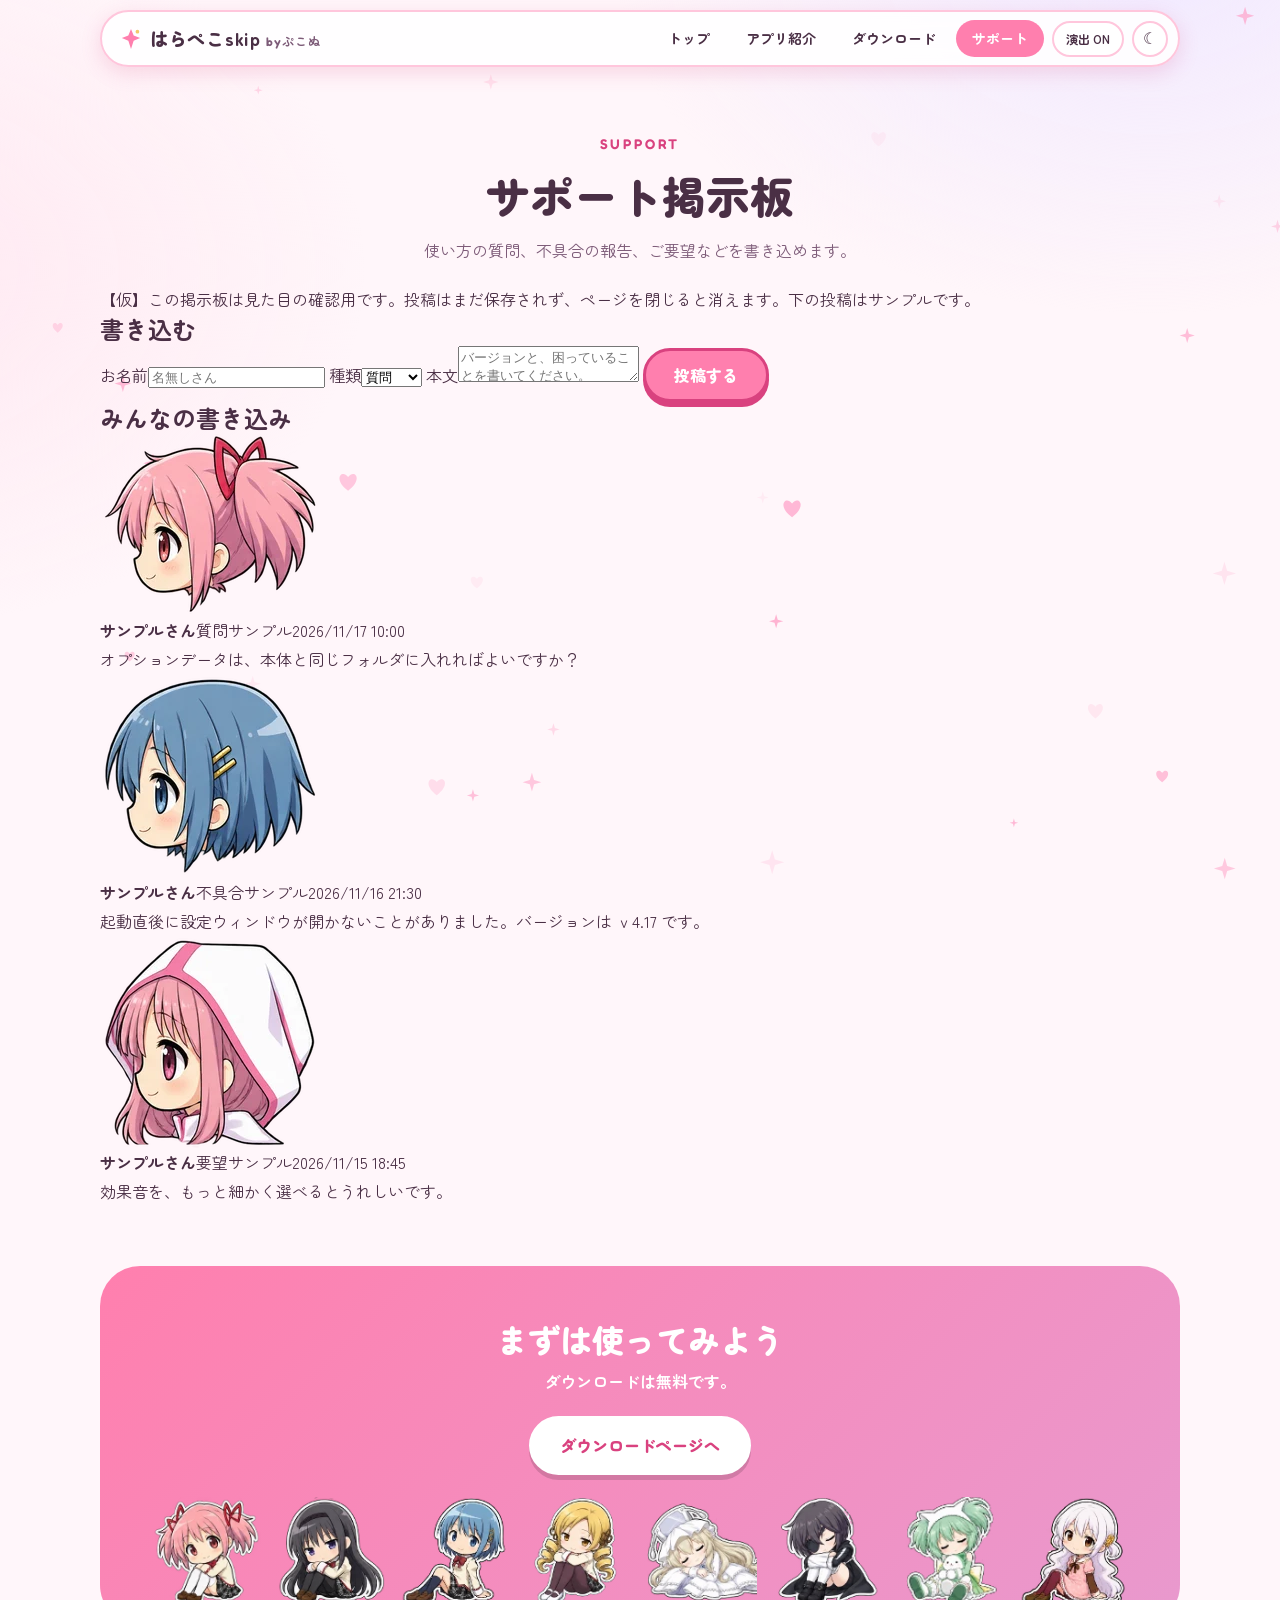
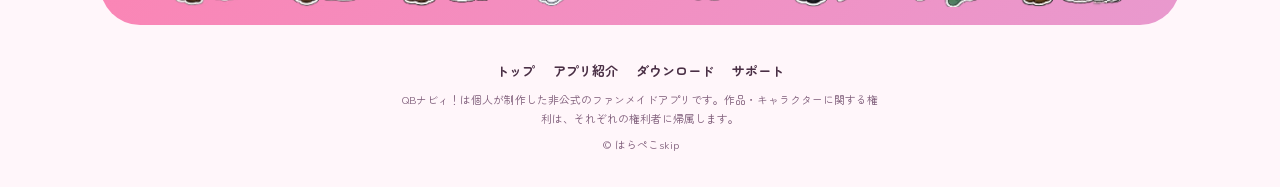
==== support.html @ 23e4e577 "Add files via upload" ====
<!doctype html>
<html lang="ja">
<head>
<meta charset="utf-8">
<meta name="viewport" content="width=device-width,initial-scale=1">
<title>サポート | QBナビィ！ | はらぺこskip</title>
<meta name="description" content="QBナビィ！のサポート掲示板。">
<link rel="preconnect" href="https://fonts.googleapis.com"><link rel="preconnect" href="https://fonts.gstatic.com" crossorigin><link href="https://fonts.googleapis.com/css2?family=Fredoka:wght@500;600&family=Zen+Maru+Gothic:wght@500;700;900&display=swap" rel="stylesheet">
<link rel="stylesheet" href="assets/css/style.css">
</head>
<body>
<canvas id="sparkles" aria-hidden="true"></canvas>
<header class="site-header">
  <a class="brand" href="index.html"><svg viewBox="0 0 24 24" aria-hidden="true"><path fill="#ff7fae" d="M12 1l2.9 7.1L22 11l-7.1 2.9L12 23l-2.9-9.1L2 11l7.1-2.9z"/><circle cx="19" cy="4" r="2" fill="#f3c969"/></svg><span>はらぺこskip <small>byぷこぬ</small></span></a>
  <nav class="site-nav" aria-label="メインメニュー">
    <a href="index.html">トップ</a><a href="features.html">アプリ紹介</a><a href="download.html">ダウンロード</a><a href="support.html" aria-current="page">サポート</a>
    <button class="motion-btn" type="button" aria-pressed="true">演出 ON</button><button class="theme-btn" type="button" aria-label="ダークモードにする">☾</button>
  </nav>
</header>
<div class="wrap">
<main>
<div class="page-head">
  <span class="en">SUPPORT</span>
  <h1>サポート掲示板</h1>
  <p>使い方の質問、不具合の報告、ご要望などを書き込めます。</p>
</div>
<p class="notice">【仮】この掲示板は見た目の確認用です。投稿はまだ保存されず、ページを閉じると消えます。下の投稿はサンプルです。</p>
<div class="bbs">
  <form class="bbs-form" id="bbs-form" autocomplete="off">
    <h2>書き込む</h2>
    <label for="bbs-name">お名前<input id="bbs-name" name="name" type="text" maxlength="30" placeholder="名無しさん"></label>
    <label for="bbs-cat">種類<select id="bbs-cat" name="cat"><option>質問</option><option>不具合</option><option>要望</option><option>その他</option></select></label>
    <label for="bbs-body">本文<textarea id="bbs-body" name="body" maxlength="1000" placeholder="バージョンと、困っていることを書いてください。"></textarea></label>
    <button class="btn btn-primary" type="submit">投稿する</button>
    <p class="bbs-msg" id="bbs-msg" role="status"></p>
  </form>
  <section class="bbs-list" id="bbs-posts" aria-label="投稿一覧">
    <h2>みんなの書き込み</h2>
    <article class="post"><img class="av" src="assets/img/faces/face_01.webp" alt=""><div><div class="post-top"><b>サンプルさん</b><span class="tag">質問</span><span class="tag sample">サンプル</span><span>2026/11/17 10:00</span></div><p>オプションデータは、本体と同じフォルダに入れればよいですか？</p></div></article>
    <article class="post"><img class="av" src="assets/img/faces/face_03.webp" alt=""><div><div class="post-top"><b>サンプルさん</b><span class="tag">不具合</span><span class="tag sample">サンプル</span><span>2026/11/16 21:30</span></div><p>起動直後に設定ウィンドウが開かないことがありました。バージョンは ｖ4.17 です。</p></div></article>
    <article class="post"><img class="av" src="assets/img/faces/face_12.webp" alt=""><div><div class="post-top"><b>サンプルさん</b><span class="tag">要望</span><span class="tag sample">サンプル</span><span>2026/11/15 18:45</span></div><p>効果音を、もっと細かく選べるとうれしいです。</p></div></article>
  </section>
</div>
<section class="cta"><h2>まずは使ってみよう</h2><p>ダウンロードは無料です。</p><a class="btn" href="download.html">ダウンロードページへ</a><div class="cta-row"><img src="assets/img/chibi/madoka.webp" alt=""><img src="assets/img/chibi/homura.webp" alt=""><img src="assets/img/chibi/aosaya.webp" alt=""><img src="assets/img/chibi/mami.webp" alt=""><img src="assets/img/chibi/oriko.webp" alt=""><img src="assets/img/chibi/kirika.webp" alt=""><img src="assets/img/chibi/yuma.webp" alt=""><img src="assets/img/chibi/nagisa.webp" alt=""></div></section>
</main>
</div>
<footer class="site-footer">
  <div class="f-nav"><a href="index.html">トップ</a><a href="features.html">アプリ紹介</a><a href="download.html">ダウンロード</a><a href="support.html">サポート</a></div>
  <small>QBナビィ！は個人が制作した非公式のファンメイドアプリです。作品・キャラクターに関する権利は、それぞれの権利者に帰属します。</small>
  <small>© はらぺこskip</small>
</footer>
<script src="assets/js/main.js"></script>
</body>
</html>
---- assets/css/style.css ----
/* ==========================================================
   はらぺこskip / QBナビィ！ 紹介サイト  共通スタイル
   色・フォントは :root のところでまとめて変更できます。
   レイアウト: 浮かぶ丸いナビ + 雲のような波形の区切り + ポップなカード
   ========================================================== */
:root {
  --bg: #fff6fa;
  --bg-2: #ffe8f1;
  --bg-3: #f1e9ff;
  --ink: #4a2f45;
  --ink-soft: #7d5b78;
  --pink: #ff7fae;
  --pink-deep: #d9427f;
  --lilac: #cdb9f5;
  --gold: #f3c969;
  --card: #ffffff;
  --line: #ffc6dc;
  --shadow: rgba(217, 66, 127, .18);
  --on-pink: #ffffff;
  --sparkle: #ff9cc4;
  --fx-a: #e8a21f;
  --fx-b: #46aee6;

  --font-main: "Zen Maru Gothic", "Hiragino Maru Gothic ProN", "Yu Gothic", "Meiryo", sans-serif;
  --font-deco: "Fredoka", "Zen Maru Gothic", sans-serif;
}
@media (prefers-color-scheme: dark) {
  :root:not([data-theme="light"]) {
    --bg: #241633; --bg-2: #301f44; --bg-3: #2a2050;
    --ink: #ffeaf4; --ink-soft: #d8b9d2;
    --pink: #ff8fba; --pink-deep: #ffa3c9; --lilac: #8d73d6; --gold: #f3c969;
    --card: #35224c; --line: #5d3b78; --shadow: rgba(0, 0, 0, .35);
    --on-pink: #3a1530; --sparkle: #ffc2dc; --fx-a: #ffd36b; --fx-b: #7fd0ff;
    color-scheme: dark;
  }
}
:root[data-theme="dark"] {
  --bg: #241633; --bg-2: #301f44; --bg-3: #2a2050;
  --ink: #ffeaf4; --ink-soft: #d8b9d2;
  --pink: #ff8fba; --pink-deep: #ffa3c9; --lilac: #8d73d6; --gold: #f3c969;
  --card: #35224c; --line: #5d3b78; --shadow: rgba(0, 0, 0, .35);
  --on-pink: #3a1530; --sparkle: #ffc2dc; --fx-a: #ffd36b; --fx-b: #7fd0ff;
  color-scheme: dark;
}

* { box-sizing: border-box; }
html { scroll-behavior: smooth; overflow-x: hidden; }
body {
  margin: 0;
  background: var(--bg);
  color: var(--ink);
  font-family: var(--font-main);
  font-size: 16px;
  line-height: 1.8;
  padding-left: max(16px, env(safe-area-inset-left, 0px));
  padding-right: max(16px, env(safe-area-inset-right, 0px));
  padding-block: 0;
  overflow-x: hidden;
}
body::before {
  content: ""; position: fixed; inset: 0; z-index: 0; pointer-events: none;
  background:
    radial-gradient(60vmax 40vmax at 90% -5%, var(--bg-3), transparent 70%),
    radial-gradient(55vmax 40vmax at -10% 30%, var(--bg-2), transparent 70%);
}
img { max-width: 100%; height: auto; display: block; }
a { color: var(--pink-deep); }
:focus-visible { outline: 3px solid var(--gold); outline-offset: 3px; border-radius: 8px; }
h1, h2, h3 { line-height: 1.35; text-wrap: balance; margin: 0; }
p { margin: 0; }

#sparkles { position: fixed; inset: 0; width: 100%; height: 100%; z-index: 0; pointer-events: none; }
.wrap { position: relative; z-index: 1; max-width: 1080px; margin-inline: auto; }

/* ---------- ヘッダー ---------- */
.site-header {
  position: sticky; top: calc(env(safe-area-inset-top, 0px) + 10px); z-index: 20;
  max-width: 1080px; margin: 10px auto 0;
  display: flex; align-items: center; gap: 12px; flex-wrap: wrap; justify-content: space-between;
  padding: 8px 10px 8px 18px;
  background: color-mix(in srgb, var(--card) 88%, transparent);
  backdrop-filter: blur(10px);
  border: 2px solid var(--line); border-radius: 999px;
  box-shadow: 0 6px 20px var(--shadow);
}
.brand { display: inline-flex; align-items: center; gap: 8px; text-decoration: none; color: var(--ink); font-weight: 900; font-size: 18px; letter-spacing: .04em; }
.brand svg { width: 22px; height: 22px; flex: none; }
.brand small { font-family: var(--font-deco); font-weight: 600; font-size: 12px; color: var(--ink-soft); letter-spacing: .08em; }
.site-nav { display: flex; align-items: center; gap: 4px; flex-wrap: wrap; }
.site-nav a {
  text-decoration: none; color: var(--ink); font-weight: 700; font-size: 14px;
  padding: 6px 16px; border-radius: 999px; transition: background .2s, color .2s;
}
.site-nav a:hover { background: var(--bg-2); }
.site-nav a[aria-current="page"] { background: var(--pink); color: var(--on-pink); }
.theme-btn {
  width: 36px; height: 36px; border-radius: 50%; border: 2px solid var(--line);
  background: var(--card); color: var(--ink); cursor: pointer; font-size: 16px; line-height: 1;
  display: grid; place-items: center; margin-left: 4px;
}
.theme-btn:hover { background: var(--bg-2); }

/* ---------- ボタン ---------- */
.btn {
  display: inline-flex; align-items: center; justify-content: center; gap: 8px;
  padding: 12px 28px; border-radius: 999px; font-weight: 900; font-size: 16px; text-decoration: none;
  border: 3px solid var(--pink-deep); cursor: pointer; font-family: inherit;
  transition: transform .15s, box-shadow .15s;
}
.btn:hover { transform: translateY(-2px); }
.btn:active { transform: translateY(1px); }
.btn-primary { background: var(--pink); color: var(--on-pink); box-shadow: 0 5px 0 var(--pink-deep); }
.btn-primary:hover { box-shadow: 0 7px 0 var(--pink-deep); }
.btn-ghost { background: var(--card); color: var(--pink-deep); box-shadow: 0 5px 0 var(--line); }
.btn-ghost:hover { box-shadow: 0 7px 0 var(--line); }
.btn-row { display: flex; gap: 14px; flex-wrap: wrap; }

/* ---------- 見出し ---------- */
.sec-title { text-align: center; margin-bottom: 36px; }
.sec-title .en { display: block; font-family: var(--font-deco); font-weight: 600; font-size: 14px; letter-spacing: .18em; color: var(--pink-deep); }
.sec-title h2 { font-size: clamp(24px, 4.5vw, 34px); font-weight: 900; }
.sec-title h2::after {
  content: ""; display: block; width: 72px; height: 10px; margin: 10px auto 0;
  background: radial-gradient(circle, var(--pink) 4px, transparent 5px) 0 50% / 24px 10px repeat-x;
}

/* ---------- トップ: ヒーロー ---------- */
.hero { display: grid; grid-template-columns: 1.05fr 1fr; gap: 24px; align-items: center; padding-block: 40px 28px; }
.hero-copy { min-width: 0; display: grid; gap: 20px; justify-items: start; }
.hero-logo { width: min(100%, 460px); animation: logo-in 1s cubic-bezier(.3, 1.4, .5, 1) both, bob 5s ease-in-out 1s infinite; filter: drop-shadow(0 10px 18px var(--shadow)); }
.hero-lead { font-size: clamp(17px, 2.4vw, 21px); font-weight: 700; }
.hero-lead span { display: inline-block; background: linear-gradient(transparent 62%, color-mix(in srgb, var(--gold) 55%, transparent) 62%); }
.hero-sub { color: var(--ink-soft); font-size: 15px; max-width: 34em; }
.badges { display: flex; gap: 8px; flex-wrap: wrap; }
.badge { font-size: 13px; font-weight: 700; padding: 3px 14px; border-radius: 999px; background: var(--card); border: 2px solid var(--line); color: var(--ink-soft); }
.badge b { color: var(--pink-deep); font-family: var(--font-deco); }

.stage { position: relative; min-width: 0; height: clamp(320px, 46vw, 450px); }
.stage::before {
  content: ""; position: absolute; inset: 0;
  background: radial-gradient(circle at 50% 56%, color-mix(in srgb, var(--card) 90%, transparent) 0 38%, transparent 68%);
}
#stage-fx { position: absolute; left: -10%; top: -10%; width: 120%; height: 120%; pointer-events: none; z-index: 0; }
.stage .ch {
  position: absolute; bottom: 0; z-index: 2; background: none; border: 0; padding: 0; cursor: pointer;
  transform-origin: 50% 100%;
  animation: pop .95s cubic-bezier(.3, 1.35, .5, 1) both, hop 3.6s ease-in-out infinite;
  filter: drop-shadow(0 6px 10px var(--shadow));
}
.stage .ch img { height: 100%; width: auto; max-width: none; }
.stage .ch:hover { filter: drop-shadow(0 6px 10px var(--shadow)) brightness(1.06); }
.ch-main { left: 50%; translate: -50% 0; height: 92%; z-index: 3; animation-delay: .15s, 1.4s; }
.ch-l    { left: -1%;  height: 66%; animation-delay: .5s, 1.75s; }
.ch-r    { right: -1%; height: 66%; animation-delay: .8s, 2.05s; }
.bubble {
  position: absolute; z-index: 5; left: 50%; top: 2%; transform: translate(-50%, 6px) scale(.9);
  background: var(--card); color: var(--ink); border: 3px solid var(--pink); border-radius: 22px;
  padding: 8px 18px; font-weight: 900; font-size: 15px; white-space: nowrap; opacity: 0;
  box-shadow: 0 6px 16px var(--shadow); transition: opacity .2s, transform .2s; pointer-events: none;
}
.bubble::after {
  content: ""; position: absolute; left: 50%; bottom: -12px; width: 16px; height: 16px; margin-left: -8px;
  background: var(--card); border-right: 3px solid var(--pink); border-bottom: 3px solid var(--pink); transform: rotate(45deg);
}
.bubble.show { opacity: 1; transform: translate(-50%, 0) scale(1); }

/* 波形の区切り */
.wave { display: block; width: 100vw; margin-inline: calc(50% - 50vw); height: 56px; position: relative; z-index: 1; }
.sr-only { position: absolute; width: 1px; height: 1px; overflow: hidden; clip: rect(0 0 0 0); white-space: nowrap; }
h1.logo-h { margin: 0; }
.wave path { fill: var(--card); }
.band { background: var(--card); position: relative; z-index: 1; margin-inline: calc(50% - 50vw); padding-inline: max(16px, calc(50vw - 540px)); }
.band.tint { background: var(--bg-2); }

/* ---------- トップ: できること ---------- */
.pickup { display: grid; grid-template-columns: repeat(auto-fit, minmax(230px, 1fr)); gap: 22px; padding-block: 8px 56px; }
.pick {
  background: var(--bg); border: 3px solid var(--line); border-radius: 28px; padding: 22px 20px 24px;
  display: grid; gap: 8px; justify-items: center; text-align: center; min-width: 0;
  transition: transform .2s, border-color .2s;
}
.pick:hover { transform: translateY(-4px) rotate(-.6deg); border-color: var(--pink); }
.pick img { height: 96px; width: auto; }
.pick h3 { font-size: 18px; font-weight: 900; }
.pick p { font-size: 14px; color: var(--ink-soft); }
.pick-note { text-align: center; padding-bottom: 44px; }

/* 顔アイコンの列 */
.faces { display: flex; flex-wrap: wrap; justify-content: center; gap: 14px 30px; padding-block: 40px 8px; }
.faces img { height: 84px; width: auto; transition: transform .2s; }
.faces img:hover { transform: scale(1.18) rotate(-4deg); }

/* CTA */
.cta {
  position: relative; text-align: center; padding: 52px 20px 18px; margin: 60px 0 0;
  background: linear-gradient(135deg, var(--pink), color-mix(in srgb, var(--pink) 55%, var(--lilac)));
  border-radius: 40px; padding-bottom: 18px; color: var(--on-pink); overflow: hidden; z-index: 1;
}
.cta h2 { font-size: clamp(22px, 4vw, 32px); font-weight: 900; }
.cta p { margin-top: 6px; font-weight: 700; }
.cta .btn { margin-top: 20px; background: var(--card); color: var(--pink-deep); border-color: var(--card); box-shadow: 0 5px 0 rgba(0,0,0,.14); }
.cta-row { display: flex; justify-content: center; align-items: flex-end; gap: clamp(2px, 1.5vw, 14px); margin-top: 22px; flex-wrap: nowrap; }
.cta-row img { height: clamp(58px, 11vw, 110px); width: auto; animation: hop 3s ease-in-out infinite; transform-origin: 50% 100%; }
.cta-row img:nth-child(2n) { animation-delay: -.8s; }
.cta-row img:nth-child(3n) { animation-delay: -1.6s; }

/* ---------- 下層ページ ---------- */
.page-head { text-align: center; padding-block: 64px 20px; display: grid; gap: 10px; justify-items: center; }
.page-head .en { font-family: var(--font-deco); font-weight: 600; letter-spacing: .2em; color: var(--pink-deep); font-size: 14px; }
.page-head h1 { font-size: clamp(28px, 6vw, 44px); font-weight: 900; }
.page-head p { color: var(--ink-soft); max-width: 36em; }
.chips { display: flex; flex-wrap: wrap; gap: 8px; justify-content: center; padding-bottom: 36px; }
.chips a { text-decoration: none; font-weight: 700; font-size: 14px; padding: 4px 16px; border-radius: 999px; background: var(--card); border: 2px solid var(--line); color: var(--ink); }
.chips a:hover { background: var(--pink); color: var(--on-pink); border-color: var(--pink); }

.feature { display: grid; grid-template-columns: 1fr 1fr; gap: 36px; align-items: center; padding-block: 36px; scroll-margin-top: 90px; }
.feature:nth-of-type(even) .shot { order: 2; }
.feature > * { min-width: 0; }
.shot {
  position: relative; background: var(--card); border: 3px solid var(--line); border-radius: 22px; overflow: visible;
  box-shadow: 0 10px 24px var(--shadow);
}
.shot-bar { display: flex; gap: 6px; padding: 10px 14px; background: var(--bg-2); border-radius: 19px 19px 0 0; border-bottom: 3px solid var(--line); }
.shot-bar i { width: 11px; height: 11px; border-radius: 50%; background: var(--pink); display: block; }
.shot-bar i:nth-child(2) { background: var(--gold); }
.shot-bar i:nth-child(3) { background: var(--lilac); }
.shot-body { aspect-ratio: 16 / 10; display: grid; place-items: center; text-align: center; color: var(--ink-soft); font-size: 14px; font-weight: 700;
  background: repeating-linear-gradient(45deg, transparent 0 14px, color-mix(in srgb, var(--pink) 10%, transparent) 14px 28px); border-radius: 0 0 19px 19px; padding: 10px; }
.shot-body img { width: 100%; height: 100%; object-fit: cover; border-radius: 0 0 19px 19px; }
.shot .peek { position: absolute; height: 120px; width: auto; right: -14px; top: -78px; transform: rotate(6deg); pointer-events: none; filter: drop-shadow(0 4px 6px var(--shadow)); }
.feature:nth-of-type(even) .shot .peek { right: auto; left: -14px; transform: rotate(-6deg); }
.f-tag { font-family: var(--font-deco); font-weight: 600; letter-spacing: .12em; font-size: 13px; color: var(--pink-deep); }
.feature h2 { font-size: clamp(22px, 3.6vw, 28px); font-weight: 900; margin: 2px 0 10px; }
.feature p { color: var(--ink-soft); }
.points { list-style: none; padding: 0; margin: 14px 0 0; display: grid; gap: 8px; }
.points li { position: relative; padding-left: 28px; font-size: 15px; font-weight: 700; }
.points li::before { content: ""; position: absolute; left: 2px; top: .55em; width: 14px; height: 14px; background: var(--pink); clip-path: polygon(50% 0, 62% 38%, 100% 50%, 62% 62%, 50% 100%, 38% 62%, 0 50%, 38% 38%); }

.spec { padding-block: 44px 20px; }
.spec-card { background: var(--card); border: 3px solid var(--line); border-radius: 28px; padding: 8px 24px; max-width: 720px; margin: 0 auto; }
.spec-row { display: grid; grid-template-columns: 9em 1fr; gap: 14px; padding: 14px 0; border-bottom: 2px dashed var(--line); }
.spec-row:last-child { border-bottom: 0; }
.spec-row dt { font-weight: 900; color: var(--pink-deep); }
.spec-row dd { margin: 0; min-width: 0; }

/* ---------- ダウンロード ---------- */
.dl-grid { display: grid; grid-template-columns: repeat(auto-fit, minmax(290px, 1fr)); gap: 26px; padding-bottom: 48px; }
.dl-card {
  position: relative; background: var(--card); border: 3px solid var(--line); border-radius: 30px;
  padding: 30px 26px 28px; display: grid; gap: 12px; align-content: start; min-width: 0; box-shadow: 0 10px 24px var(--shadow);
}
.dl-card.main { border-color: var(--pink); }
.dl-card .ribbon { position: absolute; top: -14px; left: 24px; background: var(--pink); color: var(--on-pink); font-weight: 900; font-size: 13px; padding: 2px 16px; border-radius: 999px; }
.dl-card .chibi { position: absolute; right: 16px; top: -46px; height: 96px; width: auto; animation: hop 3.4s ease-in-out infinite; transform-origin: 50% 100%; }
.dl-card h2 { font-size: 22px; font-weight: 900; }
.dl-meta { display: flex; flex-wrap: wrap; gap: 6px 16px; font-size: 14px; color: var(--ink-soft); font-weight: 700; }
.dl-meta b { color: var(--ink); }
.ph { background: color-mix(in srgb, var(--gold) 45%, transparent); padding: 0 6px; border-radius: 6px; }
.dl-card .btn { justify-self: start; margin-top: 6px; }

.steps { list-style: none; padding: 0; margin: 0 auto; display: grid; gap: 16px; max-width: 720px; counter-reset: s; }
.steps li { counter-increment: s; display: grid; grid-template-columns: 48px 1fr; gap: 16px; align-items: start; background: var(--bg); border: 3px solid var(--line); border-radius: 24px; padding: 16px 20px; }
.steps li::before { content: counter(s); width: 44px; height: 44px; border-radius: 50%; background: var(--pink); color: var(--on-pink); display: grid; place-items: center; font-family: var(--font-deco); font-weight: 600; font-size: 22px; }
.steps b { display: block; font-size: 17px; font-weight: 900; }
.steps span { color: var(--ink-soft); font-size: 14px; }
.faq { max-width: 720px; margin: 0 auto; display: grid; gap: 12px; padding-bottom: 20px; }
.faq details { background: var(--card); border: 3px solid var(--line); border-radius: 22px; padding: 4px 20px; }
.faq summary { cursor: pointer; font-weight: 900; padding: 12px 0; list-style: none; display: flex; justify-content: space-between; gap: 12px; }
.faq summary::-webkit-details-marker { display: none; }
.faq summary::after { content: "＋"; color: var(--pink-deep); }
.faq details[open] summary::after { content: "－"; }
.faq details p { padding: 0 0 14px; color: var(--ink-soft); font-size: 15px; }

/* ---------- フッター ---------- */
.site-footer { position: relative; z-index: 1; text-align: center; padding: 34px 0 calc(34px + env(safe-area-inset-bottom, 0px)); color: var(--ink-soft); font-size: 13px; display: grid; gap: 8px; }
.site-footer .f-nav { display: flex; gap: 18px; justify-content: center; flex-wrap: wrap; }
.site-footer .f-nav a { color: var(--ink); font-weight: 700; text-decoration: none; }
.site-footer .f-nav a:hover { color: var(--pink-deep); }
.site-footer small { display: block; max-width: 44em; margin-inline: auto; line-height: 1.7; }

/* ---------- アニメーション ---------- */
@keyframes pop { 0% { opacity: 0; transform: translateY(70px) scale(.5); } 55% { opacity: 1; transform: translateY(-16px) scale(1.06); } 100% { opacity: 1; transform: none; } }
@keyframes logo-in { 0% { opacity: 0; transform: translateY(-40px) scale(.8) rotate(-4deg); } 100% { opacity: 1; transform: none; } }
@keyframes bob { 0%, 100% { transform: translateY(0); } 50% { transform: translateY(-8px); } }
@keyframes hop { 0%, 100% { transform: translateY(0) scaleY(1); } 45% { transform: translateY(-10px) scaleY(1.02); } 60% { transform: translateY(0) scaleY(.97); } }
@keyframes spin { to { transform: rotate(360deg); } }
@keyframes slide { to { transform: translateX(calc(-1 * var(--shift, 50%))); } }
.view[hidden] { display: none !important; }

@media (max-width: 820px) {
  .hero { grid-template-columns: 1fr; padding-top: 24px; }
  .hero-copy { justify-items: center; text-align: center; }
  .badges, .btn-row { justify-content: center; }
  .feature { grid-template-columns: 1fr; gap: 28px; }
  .feature:nth-of-type(even) .shot { order: 0; }
  .site-header { border-radius: 28px; justify-content: center; padding: 8px 12px; }
  .spec-row { grid-template-columns: 1fr; gap: 2px; }
}
:root[data-motion="off"] *, :root[data-motion="off"] *::before, :root[data-motion="off"] *::after { animation: none !important; transition: none !important; scroll-behavior: auto !important; }
@media (prefers-reduced-motion: reduce) {
  :root:not([data-motion="on"]) *, :root:not([data-motion="on"]) *::before, :root:not([data-motion="on"]) *::after { animation: none !important; transition: none !important; scroll-behavior: auto !important; }
}
.motion-btn { height: 36px; padding: 0 12px; border-radius: 999px; border: 2px solid var(--line); background: var(--card); color: var(--ink); font: 700 12px var(--font-main); cursor: pointer; margin-left: 4px; }
.motion-btn:hover { background: var(--bg-2); }

/* ---------- 画面イメージの拡大 ---------- */
.feature h2 small { display: inline-block; font-size: .56em; font-weight: 700; color: var(--ink-soft); margin-left: .3em; }
.shot-body.has-img { padding: 0; aspect-ratio: auto; display: block; }
.zoom { position: relative; display: block; width: 100%; padding: 0; border: 0; background: none; cursor: zoom-in; border-radius: 0 0 19px 19px; overflow: hidden; }
.zoom img { width: 100%; height: auto; object-fit: contain; border-radius: 0; transition: transform .25s; }
.zoom:hover img { transform: scale(1.03); }
.zoom-hint { position: absolute; right: 10px; bottom: 10px; background: var(--pink); color: var(--on-pink); font: 900 12px var(--font-main); padding: 3px 12px; border-radius: 999px; box-shadow: 0 3px 8px var(--shadow); }
.lb { position: fixed; inset: 0; z-index: 100; display: grid; place-items: center; padding: 20px max(16px, env(safe-area-inset-left, 0px)); background: rgba(36, 22, 51, .84); cursor: zoom-out; animation: lb-in .2s both; }
.lb[hidden] { display: none; }
.lb img { max-width: min(96vw, 1240px); max-height: 86vh; width: auto; height: auto; background: repeating-linear-gradient(45deg, transparent 0 14px, color-mix(in srgb, var(--pink) 10%, transparent) 14px 28px) var(--card); border-radius: 18px; border: 4px solid var(--pink); box-shadow: 0 12px 40px rgba(0, 0, 0, .45); }
.lb-close { position: absolute; top: calc(12px + env(safe-area-inset-top, 0px)); right: 16px; width: 44px; height: 44px; border-radius: 50%; border: 3px solid var(--pink); background: var(--card); color: var(--ink); font-size: 22px; cursor: pointer; line-height: 1; }
@keyframes lb-in { from { opacity: 0; } to { opacity: 1; } }
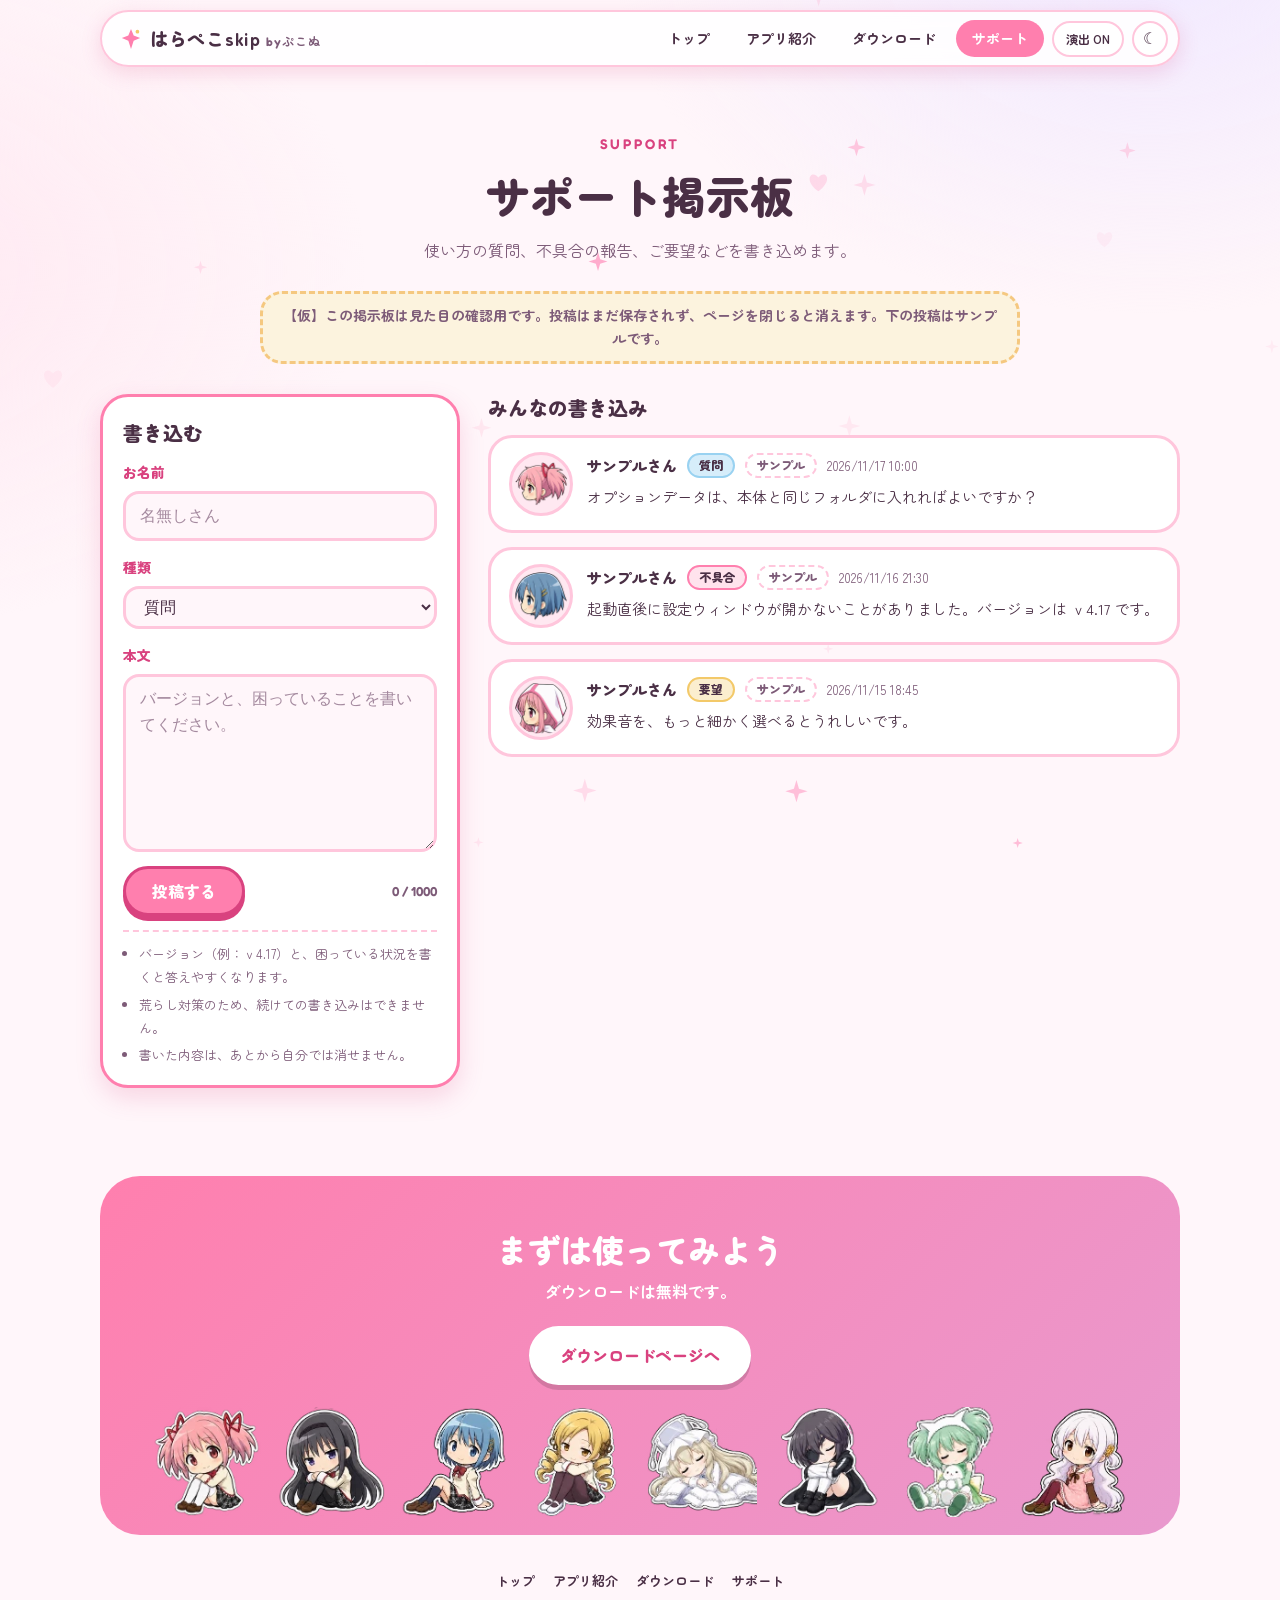
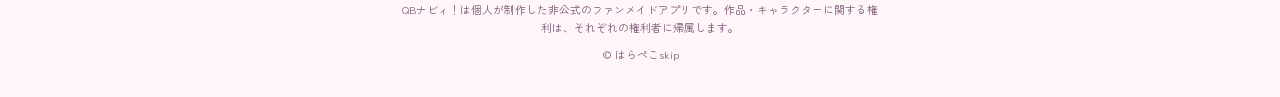
==== commit 66ef7b14: "Add files via upload" ====
--- a/support.html
+++ b/support.html
@@ -24,21 +24,32 @@
   <h1>サポート掲示板</h1>
   <p>使い方の質問、不具合の報告、ご要望などを書き込めます。</p>
 </div>
-<p class="notice">【仮】この掲示板は見た目の確認用です。投稿はまだ保存されず、ページを閉じると消えます。下の投稿はサンプルです。</p>
+<p class="notice" id="bbs-notice">書き込みは公開されます。個人情報（本名・住所・メールアドレスなど）やURLは書かないでください。管理人からの返信は「管理人」マークつきで表示されます。</p>
 <div class="bbs">
   <form class="bbs-form" id="bbs-form" autocomplete="off">
     <h2>書き込む</h2>
     <label for="bbs-name">お名前<input id="bbs-name" name="name" type="text" maxlength="30" placeholder="名無しさん"></label>
     <label for="bbs-cat">種類<select id="bbs-cat" name="cat"><option>質問</option><option>不具合</option><option>要望</option><option>その他</option></select></label>
-    <label for="bbs-body">本文<textarea id="bbs-body" name="body" maxlength="1000" placeholder="バージョンと、困っていることを書いてください。"></textarea></label>
-    <button class="btn btn-primary" type="submit">投稿する</button>
-    <p class="bbs-msg" id="bbs-msg" role="status"></p>
+    <label for="bbs-body">本文<textarea id="bbs-body" name="body" maxlength="1000" rows="6" placeholder="バージョンと、困っていることを書いてください。"></textarea></label>
+    <div class="hp" aria-hidden="true"><label>ここは空のままにしてください<input type="text" name="website" tabindex="-1" autocomplete="off"></label></div>
+    <div class="bbs-actions"><button class="btn btn-primary" type="submit">投稿する</button><span class="bbs-count" id="bbs-count">0 / 1000</span></div>
+    <p class="bbs-msg" id="bbs-msg" role="status" aria-live="polite"></p>
+    <ul class="bbs-rules">
+      <li>バージョン（例：ｖ4.17）と、困っている状況を書くと答えやすくなります。</li>
+      <li>荒らし対策のため、続けての書き込みはできません。</li>
+      <li>書いた内容は、あとから自分では消せません。</li>
+    </ul>
   </form>
   <section class="bbs-list" id="bbs-posts" aria-label="投稿一覧">
-    <h2>みんなの書き込み</h2>
-    <article class="post"><img class="av" src="assets/img/faces/face_01.webp" alt=""><div><div class="post-top"><b>サンプルさん</b><span class="tag">質問</span><span class="tag sample">サンプル</span><span>2026/11/17 10:00</span></div><p>オプションデータは、本体と同じフォルダに入れればよいですか？</p></div></article>
-    <article class="post"><img class="av" src="assets/img/faces/face_03.webp" alt=""><div><div class="post-top"><b>サンプルさん</b><span class="tag">不具合</span><span class="tag sample">サンプル</span><span>2026/11/16 21:30</span></div><p>起動直後に設定ウィンドウが開かないことがありました。バージョンは ｖ4.17 です。</p></div></article>
-    <article class="post"><img class="av" src="assets/img/faces/face_12.webp" alt=""><div><div class="post-top"><b>サンプルさん</b><span class="tag">要望</span><span class="tag sample">サンプル</span><span>2026/11/15 18:45</span></div><p>効果音を、もっと細かく選べるとうれしいです。</p></div></article>
+    <div class="bbs-list-head"><h2>みんなの書き込み</h2><button class="btn-mini" type="button" id="bbs-reload">最新にする</button></div>
+    <p class="bbs-status" id="bbs-status" role="status" hidden></p>
+    <div class="post-list" id="bbs-samples">
+      <article class="post"><img class="av" src="assets/img/faces/face_01.webp" alt=""><div><div class="post-top"><b>サンプルさん</b><span class="tag" data-cat="質問">質問</span><span class="tag sample">サンプル</span><span>2026/11/17 10:00</span></div><p>オプションデータは、本体と同じフォルダに入れればよいですか？</p></div></article>
+      <article class="post"><img class="av" src="assets/img/faces/face_03.webp" alt=""><div><div class="post-top"><b>サンプルさん</b><span class="tag" data-cat="不具合">不具合</span><span class="tag sample">サンプル</span><span>2026/11/16 21:30</span></div><p>起動直後に設定ウィンドウが開かないことがありました。バージョンは ｖ4.17 です。</p></div></article>
+      <article class="post"><img class="av" src="assets/img/faces/face_12.webp" alt=""><div><div class="post-top"><b>サンプルさん</b><span class="tag" data-cat="要望">要望</span><span class="tag sample">サンプル</span><span>2026/11/15 18:45</span></div><p>効果音を、もっと細かく選べるとうれしいです。</p></div></article>
+    </div>
+    <div class="post-list" id="bbs-feed"></div>
+    <div class="bbs-more"><button class="btn btn-ghost" type="button" id="bbs-more" hidden>もっと見る</button></div>
   </section>
 </div>
 <section class="cta"><h2>まずは使ってみよう</h2><p>ダウンロードは無料です。</p><a class="btn" href="download.html">ダウンロードページへ</a><div class="cta-row"><img src="assets/img/chibi/madoka.webp" alt=""><img src="assets/img/chibi/homura.webp" alt=""><img src="assets/img/chibi/aosaya.webp" alt=""><img src="assets/img/chibi/mami.webp" alt=""><img src="assets/img/chibi/oriko.webp" alt=""><img src="assets/img/chibi/kirika.webp" alt=""><img src="assets/img/chibi/yuma.webp" alt=""><img src="assets/img/chibi/nagisa.webp" alt=""></div></section>
@@ -49,6 +60,7 @@
   <small>QBナビィ！は個人が制作した非公式のファンメイドアプリです。作品・キャラクターに関する権利は、それぞれの権利者に帰属します。</small>
   <small>© はらぺこskip</small>
 </footer>
+<script src="assets/js/bbs-config.js"></script>
 <script src="assets/js/main.js"></script>
 </body>
 </html>
--- a/assets/css/style.css
+++ b/assets/css/style.css
@@ -315,3 +315,73 @@
 .lb img { max-width: min(96vw, 1240px); max-height: 86vh; width: auto; height: auto; background: repeating-linear-gradient(45deg, transparent 0 14px, color-mix(in srgb, var(--pink) 10%, transparent) 14px 28px) var(--card); border-radius: 18px; border: 4px solid var(--pink); box-shadow: 0 12px 40px rgba(0, 0, 0, .45); }
 .lb-close { position: absolute; top: calc(12px + env(safe-area-inset-top, 0px)); right: 16px; width: 44px; height: 44px; border-radius: 50%; border: 3px solid var(--pink); background: var(--card); color: var(--ink); font-size: 22px; cursor: pointer; line-height: 1; }
 @keyframes lb-in { from { opacity: 0; } to { opacity: 1; } }
+
+/* ---------- サポート掲示板 ---------- */
+.notice {
+  max-width: 760px; margin: 6px auto 30px; padding: 10px 20px; text-align: center;
+  font-size: 14px; font-weight: 700; color: var(--ink-soft); line-height: 1.7;
+  background: color-mix(in srgb, var(--gold) 22%, var(--card)); border: 3px dashed color-mix(in srgb, var(--gold) 80%, var(--line)); border-radius: 22px;
+}
+.notice.admin { background: color-mix(in srgb, var(--pink) 18%, var(--card)); border-color: var(--pink); color: var(--ink); }
+.bbs { display: grid; grid-template-columns: minmax(280px, 360px) minmax(0, 1fr); gap: 28px; align-items: start; padding-bottom: 28px; }
+.bbs h2 { font-size: 20px; font-weight: 900; }
+.bbs-form {
+  position: sticky; top: 96px; display: grid; gap: 14px;
+  background: var(--card); border: 3px solid var(--pink); border-radius: 28px; padding: 22px 20px 18px; box-shadow: 0 10px 24px var(--shadow);
+}
+.bbs-form.is-admin { border-color: var(--gold); }
+.bbs-form label { display: grid; gap: 6px; font-weight: 900; font-size: 14px; color: var(--pink-deep); }
+.bbs-form input[type="text"], .bbs-form select, .bbs-form textarea {
+  width: 100%; font: 500 16px/1.6 var(--font-main); color: var(--ink);
+  background: var(--bg); border: 3px solid var(--line); border-radius: 16px; padding: 9px 14px;
+}
+.bbs-form textarea { resize: vertical; min-height: 140px; }
+.bbs-form input::placeholder, .bbs-form textarea::placeholder { color: color-mix(in srgb, var(--ink-soft) 70%, transparent); }
+.bbs-form input[type="text"]:focus, .bbs-form select:focus, .bbs-form textarea:focus { outline: none; border-color: var(--pink); box-shadow: 0 0 0 4px color-mix(in srgb, var(--pink) 25%, transparent); }
+.hp { position: absolute; left: -9999px; width: 1px; height: 1px; overflow: hidden; }
+.bbs-actions { display: flex; align-items: center; justify-content: space-between; gap: 12px; flex-wrap: wrap; }
+.bbs-actions .btn { padding: 10px 26px; }
+.bbs-actions .btn:disabled { opacity: .6; cursor: wait; transform: none; }
+.bbs-count { font: 600 13px var(--font-deco); color: var(--ink-soft); }
+.bbs-msg:empty { display: none; }
+.bbs-msg { font-size: 14px; font-weight: 700; color: var(--ink-soft); }
+.bbs-msg.err { color: var(--pink-deep); }
+.bbs-rules { margin: 0; padding: 10px 0 0 1.2em; border-top: 2px dashed var(--line); font-size: 13px; color: var(--ink-soft); display: grid; gap: 4px; }
+
+.bbs-list { min-width: 0; }
+.bbs-list-head { display: flex; align-items: center; justify-content: space-between; gap: 12px; margin-bottom: 14px; }
+.bbs-status { padding: 18px; text-align: center; font-weight: 700; color: var(--ink-soft); background: var(--card); border: 3px dashed var(--line); border-radius: 22px; margin-bottom: 14px; }
+.bbs-status[hidden] { display: none; }
+.post-list { display: grid; gap: 14px; }
+.post-list:empty { display: none; }
+.post { display: grid; grid-template-columns: 64px minmax(0, 1fr); gap: 14px; align-items: start; background: var(--card); border: 3px solid var(--line); border-radius: 24px; padding: 14px 18px; }
+.post.by-admin { border-color: var(--pink); background: color-mix(in srgb, var(--pink) 9%, var(--card)); }
+.post.new { animation: post-in .55s cubic-bezier(.3, 1.4, .5, 1) both; }
+.post .av { width: 64px; height: 64px; object-fit: contain; border-radius: 50%; background: var(--bg-2); border: 3px solid var(--line); padding: 2px; }
+.post.by-admin .av { border-color: var(--pink); }
+.post-top { display: flex; flex-wrap: wrap; align-items: center; gap: 2px 10px; font-size: 13px; color: var(--ink-soft); }
+.post-top b { color: var(--ink); font-size: 15px; font-weight: 900; overflow-wrap: anywhere; }
+.post p { margin-top: 4px; font-size: 15px; line-height: 1.85; white-space: pre-wrap; overflow-wrap: anywhere; }
+.tag { font-size: 12px; font-weight: 900; line-height: 1.7; padding: 0 10px; border-radius: 999px; color: var(--ink); background: var(--bg-2); border: 2px solid var(--line); }
+.tag[data-cat="質問"] { background: color-mix(in srgb, var(--fx-b) 22%, var(--card)); border-color: color-mix(in srgb, var(--fx-b) 55%, var(--card)); }
+.tag[data-cat="不具合"] { background: color-mix(in srgb, var(--pink) 22%, var(--card)); border-color: var(--pink); }
+.tag[data-cat="要望"] { background: color-mix(in srgb, var(--gold) 32%, var(--card)); border-color: var(--gold); }
+.tag[data-cat="その他"] { background: color-mix(in srgb, var(--lilac) 28%, var(--card)); border-color: var(--lilac); }
+.tag.sample { border-style: dashed; background: transparent; color: var(--ink-soft); }
+.tag.admin { background: var(--pink); border-color: var(--pink-deep); color: var(--on-pink); }
+.post .no { font-family: var(--font-deco); font-weight: 600; letter-spacing: .04em; }
+.btn-mini { font: 700 13px var(--font-main); padding: 2px 14px; border-radius: 999px; border: 2px solid var(--line); background: var(--card); color: var(--ink); cursor: pointer; }
+.btn-mini:hover { background: var(--bg-2); border-color: var(--pink); }
+.btn-mini:disabled { opacity: .6; cursor: wait; }
+.btn-mini.del { margin-left: auto; color: var(--pink-deep); }
+.bbs-more { display: grid; justify-items: center; margin-top: 18px; }
+.bbs-more .btn[hidden] { display: none; }
+@keyframes post-in { 0% { opacity: 0; transform: translateY(-14px) scale(.96); } 100% { opacity: 1; transform: none; } }
+@media (max-width: 820px) {
+  .bbs { grid-template-columns: minmax(0, 1fr); }
+  .bbs-form { position: static; }
+}
+@media (max-width: 480px) {
+  .post { grid-template-columns: 48px minmax(0, 1fr); gap: 10px; padding: 12px 14px; }
+  .post .av { width: 48px; height: 48px; }
+}
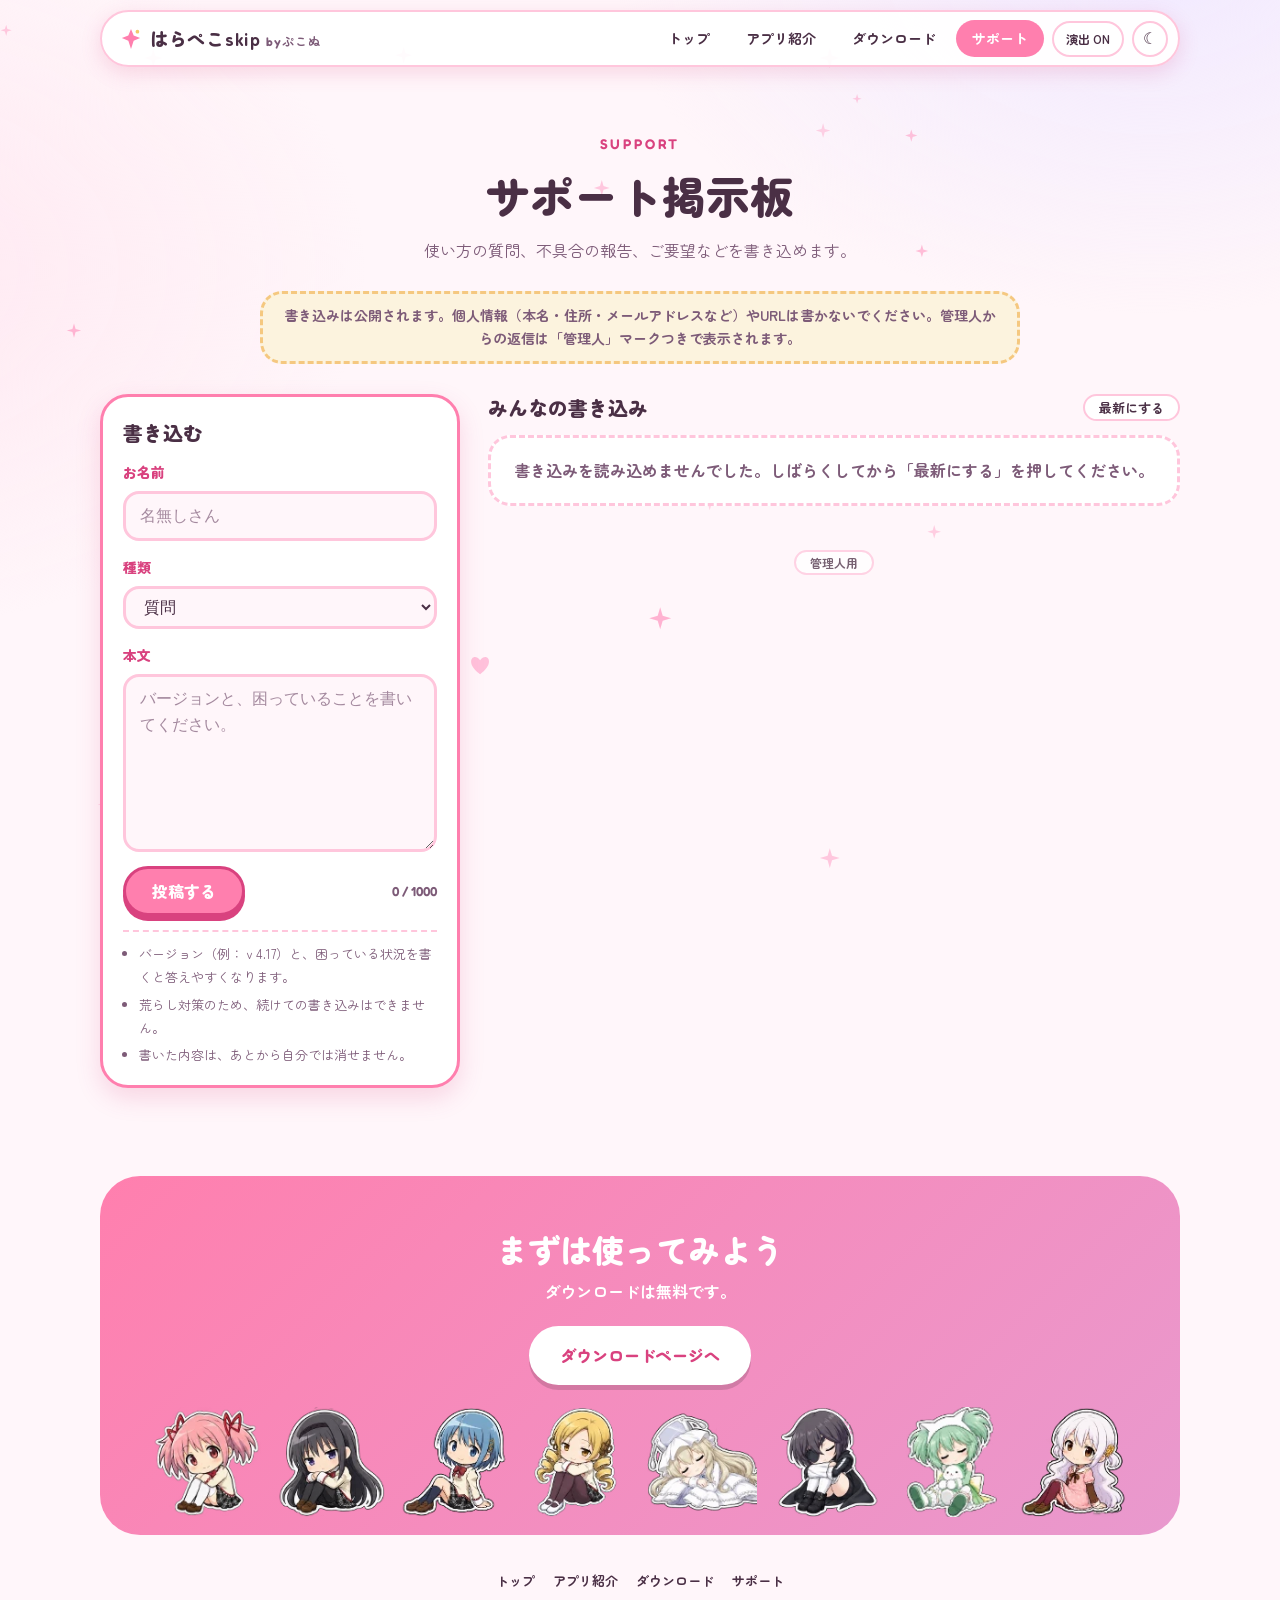
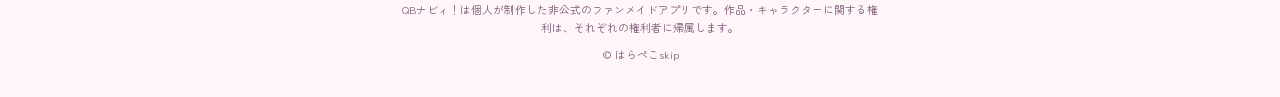
==== commit 63e6d367: "kei" ====
--- a/support.html
+++ b/support.html
@@ -50,6 +50,7 @@
     </div>
     <div class="post-list" id="bbs-feed"></div>
     <div class="bbs-more"><button class="btn btn-ghost" type="button" id="bbs-more" hidden>もっと見る</button></div>
+    <div class="bbs-admin"><button class="btn-mini" type="button" id="bbs-admin-btn" hidden>管理人用</button></div>
   </section>
 </div>
 <section class="cta"><h2>まずは使ってみよう</h2><p>ダウンロードは無料です。</p><a class="btn" href="download.html">ダウンロードページへ</a><div class="cta-row"><img src="assets/img/chibi/madoka.webp" alt=""><img src="assets/img/chibi/homura.webp" alt=""><img src="assets/img/chibi/aosaya.webp" alt=""><img src="assets/img/chibi/mami.webp" alt=""><img src="assets/img/chibi/oriko.webp" alt=""><img src="assets/img/chibi/kirika.webp" alt=""><img src="assets/img/chibi/yuma.webp" alt=""><img src="assets/img/chibi/nagisa.webp" alt=""></div></section>
--- a/assets/css/style.css
+++ b/assets/css/style.css
@@ -78,8 +78,7 @@
   max-width: 1080px; margin: 10px auto 0;
   display: flex; align-items: center; gap: 12px; flex-wrap: wrap; justify-content: space-between;
   padding: 8px 10px 8px 18px;
-  background: color-mix(in srgb, var(--card) 88%, transparent);
-  backdrop-filter: blur(10px);
+  background: color-mix(in srgb, var(--card) 94%, transparent);
   border: 2px solid var(--line); border-radius: 999px;
   box-shadow: 0 6px 20px var(--shadow);
 }
@@ -127,7 +126,7 @@
 /* ---------- トップ: ヒーロー ---------- */
 .hero { display: grid; grid-template-columns: 1.05fr 1fr; gap: 24px; align-items: center; padding-block: 40px 28px; }
 .hero-copy { min-width: 0; display: grid; gap: 20px; justify-items: start; }
-.hero-logo { width: min(100%, 460px); animation: logo-in 1s cubic-bezier(.3, 1.4, .5, 1) both, bob 5s ease-in-out 1s infinite; filter: drop-shadow(0 10px 18px var(--shadow)); }
+.hero-logo { width: min(100%, 460px); animation: logo-in 1s cubic-bezier(.3, 1.4, .5, 1) both, bob 9s ease-in-out 1s infinite; }
 .hero-lead { font-size: clamp(17px, 2.4vw, 21px); font-weight: 700; }
 .hero-lead span { display: inline-block; background: linear-gradient(transparent 62%, color-mix(in srgb, var(--gold) 55%, transparent) 62%); }
 .hero-sub { color: var(--ink-soft); font-size: 15px; max-width: 34em; }
@@ -144,11 +143,10 @@
 .stage .ch {
   position: absolute; bottom: 0; z-index: 2; background: none; border: 0; padding: 0; cursor: pointer;
   transform-origin: 50% 100%;
-  animation: pop .95s cubic-bezier(.3, 1.35, .5, 1) both, hop 3.6s ease-in-out infinite;
-  filter: drop-shadow(0 6px 10px var(--shadow));
+  animation: pop .95s cubic-bezier(.3, 1.35, .5, 1) both, hop 7s ease-in-out infinite;
 }
 .stage .ch img { height: 100%; width: auto; max-width: none; }
-.stage .ch:hover { filter: drop-shadow(0 6px 10px var(--shadow)) brightness(1.06); }
+.stage .ch:hover { filter: brightness(1.06); }
 .ch-main { left: 50%; translate: -50% 0; height: 92%; z-index: 3; animation-delay: .15s, 1.4s; }
 .ch-l    { left: -1%;  height: 66%; animation-delay: .5s, 1.75s; }
 .ch-r    { right: -1%; height: 66%; animation-delay: .8s, 2.05s; }
@@ -200,7 +198,7 @@
 .cta p { margin-top: 6px; font-weight: 700; }
 .cta .btn { margin-top: 20px; background: var(--card); color: var(--pink-deep); border-color: var(--card); box-shadow: 0 5px 0 rgba(0,0,0,.14); }
 .cta-row { display: flex; justify-content: center; align-items: flex-end; gap: clamp(2px, 1.5vw, 14px); margin-top: 22px; flex-wrap: nowrap; }
-.cta-row img { height: clamp(58px, 11vw, 110px); width: auto; animation: hop 3s ease-in-out infinite; transform-origin: 50% 100%; }
+.cta-row img { height: clamp(58px, 11vw, 110px); width: auto; animation: hop 6s ease-in-out infinite; transform-origin: 50% 100%; }
 .cta-row img:nth-child(2n) { animation-delay: -.8s; }
 .cta-row img:nth-child(3n) { animation-delay: -1.6s; }
 
@@ -251,7 +249,7 @@
 }
 .dl-card.main { border-color: var(--pink); }
 .dl-card .ribbon { position: absolute; top: -14px; left: 24px; background: var(--pink); color: var(--on-pink); font-weight: 900; font-size: 13px; padding: 2px 16px; border-radius: 999px; }
-.dl-card .chibi { position: absolute; right: 16px; top: -46px; height: 96px; width: auto; animation: hop 3.4s ease-in-out infinite; transform-origin: 50% 100%; }
+.dl-card .chibi { position: absolute; right: 16px; top: -46px; height: 96px; width: auto; animation: hop 6.5s ease-in-out infinite; transform-origin: 50% 100%; }
 .dl-card h2 { font-size: 22px; font-weight: 900; }
 .dl-meta { display: flex; flex-wrap: wrap; gap: 6px 16px; font-size: 14px; color: var(--ink-soft); font-weight: 700; }
 .dl-meta b { color: var(--ink); }
@@ -281,8 +279,8 @@
 /* ---------- アニメーション ---------- */
 @keyframes pop { 0% { opacity: 0; transform: translateY(70px) scale(.5); } 55% { opacity: 1; transform: translateY(-16px) scale(1.06); } 100% { opacity: 1; transform: none; } }
 @keyframes logo-in { 0% { opacity: 0; transform: translateY(-40px) scale(.8) rotate(-4deg); } 100% { opacity: 1; transform: none; } }
-@keyframes bob { 0%, 100% { transform: translateY(0); } 50% { transform: translateY(-8px); } }
-@keyframes hop { 0%, 100% { transform: translateY(0) scaleY(1); } 45% { transform: translateY(-10px) scaleY(1.02); } 60% { transform: translateY(0) scaleY(.97); } }
+@keyframes bob { 0%, 50%, 100% { transform: translateY(0); } 25% { transform: translateY(-8px); } }
+@keyframes hop { 0%, 24%, 100% { transform: translateY(0) scaleY(1); } 11% { transform: translateY(-10px) scaleY(1.02); } 17% { transform: translateY(0) scaleY(.97); } }
 @keyframes spin { to { transform: rotate(360deg); } }
 @keyframes slide { to { transform: translateX(calc(-1 * var(--shift, 50%))); } }
 .view[hidden] { display: none !important; }
@@ -376,6 +374,9 @@
 .btn-mini.del { margin-left: auto; color: var(--pink-deep); }
 .bbs-more { display: grid; justify-items: center; margin-top: 18px; }
 .bbs-more .btn[hidden] { display: none; }
+.bbs-admin { display: grid; justify-items: center; margin-top: 26px; }
+.bbs-admin .btn-mini { font-size: 12px; opacity: .75; }
+.bbs-admin .btn-mini:hover { opacity: 1; }
 @keyframes post-in { 0% { opacity: 0; transform: translateY(-14px) scale(.96); } 100% { opacity: 1; transform: none; } }
 @media (max-width: 820px) {
   .bbs { grid-template-columns: minmax(0, 1fr); }
@@ -385,3 +386,43 @@
   .post { grid-template-columns: 48px minmax(0, 1fr); gap: 10px; padding: 12px 14px; }
   .post .av { width: 48px; height: 48px; }
 }
+
+/* ---------- 演出(キラキラ・後光・魔法陣): CSSアニメーションで動かして、CPUの負担を軽くしています ---------- */
+:root { --fx-ring-a: .54; --fx-halo-a: .3; }
+@media (prefers-color-scheme: dark) { :root:not([data-theme="light"]) { --fx-ring-a: .75; --fx-halo-a: .26; } }
+:root[data-theme="dark"] { --fx-ring-a: .75; --fx-halo-a: .26; }
+
+#sparkles { display: none; }
+.sparkles { position: fixed; inset: 0; z-index: 0; pointer-events: none; overflow: hidden; }
+/* 星とハートは「模様のタイル」を3枚だけ重ね、それぞれを1つの動きで流します(1つ1つを動かすより、ずっと軽い) */
+.sparkles .sl { position: absolute; left: -24px; right: -24px; background-repeat: repeat; will-change: transform; }
+@keyframes sl-sway { from { translate: -14px 0; } to { translate: 14px 0; } }
+
+.fx-rings { position: absolute; left: -10%; top: -10%; width: 120%; height: 120%; pointer-events: none; z-index: 0; }
+.fx-center { position: absolute; left: 50%; top: 55%; width: 0; height: 0; }
+.fx-halo, .fx-circle, .fx-rot, .fx-flat { position: absolute; left: 0; top: 0; width: 0; height: 0; }
+.fx-ray {
+  position: absolute; left: 0; top: calc(var(--R, 160px) * -.13); width: calc(var(--R, 160px) * 1.45); height: calc(var(--R, 160px) * .26);
+  transform-origin: 0 50%; clip-path: polygon(0 50%, 100% 0, 100% 100%);
+  background: radial-gradient(circle calc(var(--R, 160px) * 1.45) at 0 50%, var(--fx-a) calc(var(--R, 160px) * .5), transparent);
+  opacity: calc(var(--fx-halo-a) * .85);
+}
+.fx-circle { transform: scale(1, .9); opacity: var(--fx-ring-a); }
+.fx-svg { position: absolute; left: calc(var(--R, 160px) * -1); top: calc(var(--R, 160px) * -1); width: calc(var(--R, 160px) * 2); height: calc(var(--R, 160px) * 2); overflow: visible; fill: none; stroke: var(--fx-a); stroke-width: .9; }
+.fx-svg .sky { stroke: var(--fx-b); }
+.fx-svg .dot { fill: var(--fx-b); stroke: none; }
+.fx-svg .dash { stroke-width: 1.2; stroke-dasharray: 1 4.5; }
+.fx-rings.live .fx-halo { animation: fx-fade 1.1s cubic-bezier(.215, .61, .355, 1) both, fx-spin 105s linear infinite; }
+.fx-rings.live .fx-circle { animation: fx-ring-in 1.3s cubic-bezier(.215, .61, .355, 1) both; }
+.fx-rings.live .fx-rot { animation: fx-spin 52.4s linear infinite; }
+.fx-rings.live .fx-rot.r2 { animation-name: fx-spin-rev; animation-duration: 34.9s; }
+.fx-rings.live .fx-rot.r3 { animation-duration: 25.1s; }
+.fx-rings.live .fx-rot .fx-svg { animation: fx-spin-in 1.8s cubic-bezier(.215, .61, .355, 1) both; }
+.fx-rings.live .fx-rot.r2 .fx-svg { animation-name: fx-spin-in-rev; }
+.fx-rings.paused, .fx-rings.paused * { animation-play-state: paused !important; }
+@keyframes fx-fade { from { opacity: 0; } to { opacity: 1; } }
+@keyframes fx-spin { to { transform: rotate(360deg); } }
+@keyframes fx-spin-rev { to { transform: rotate(-360deg); } }
+@keyframes fx-spin-in { from { transform: rotate(343.8deg); } to { transform: none; } }
+@keyframes fx-spin-in-rev { from { transform: rotate(-343.8deg); } to { transform: none; } }
+@keyframes fx-ring-in { from { opacity: 0; transform: scale(.35, .315); } to { opacity: var(--fx-ring-a); transform: scale(1, .9); } }
